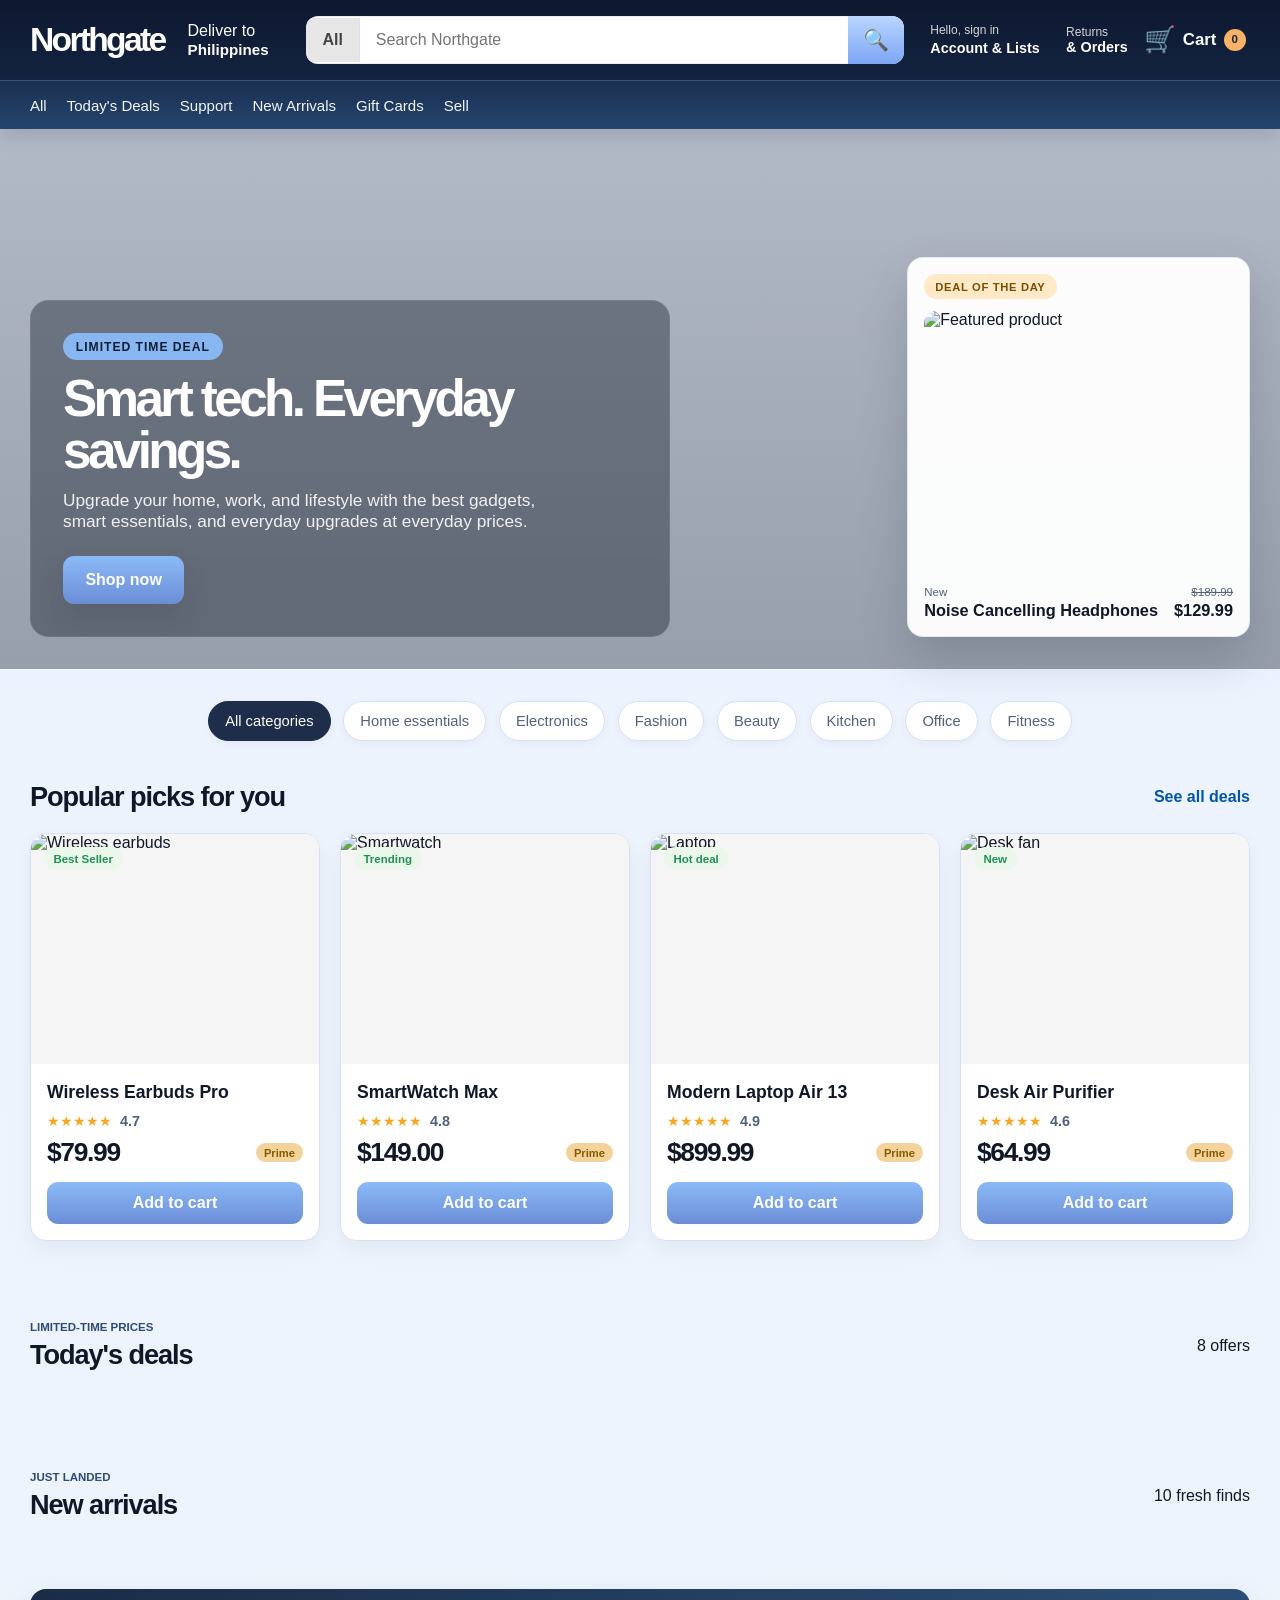
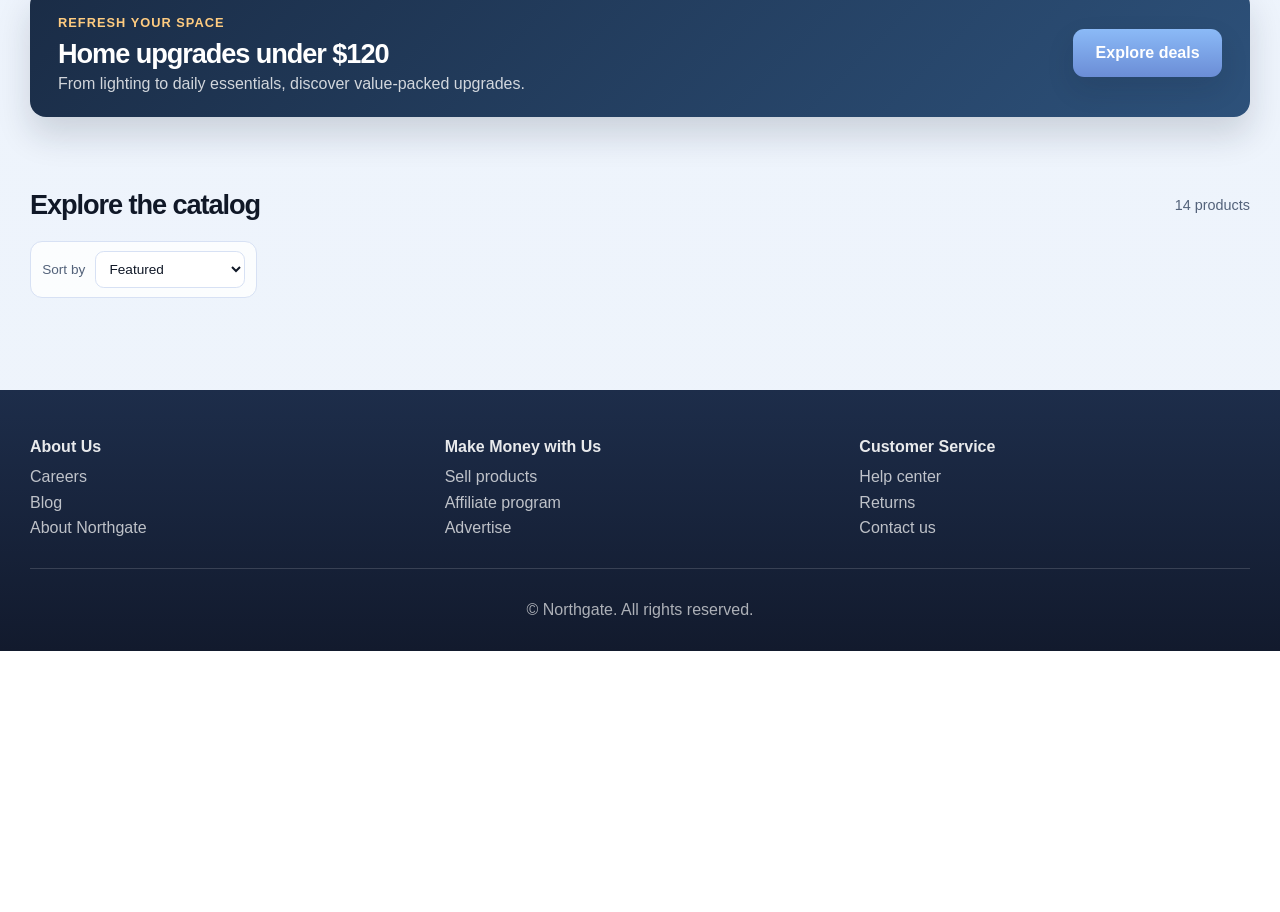
==== account.html @ d8657ac1 "Add files via upload" ====
<!DOCTYPE html>
<html lang="en">
  <head>
    <meta charset="UTF-8" />
    <meta name="viewport" content="width=device-width, initial-scale=1.0" />
    <title>Northgate | My Profile</title>
    <link rel="preconnect" href="https://fonts.googleapis.com" />
    <link rel="preconnect" href="https://fonts.gstatic.com" crossorigin />
    <link href="https://fonts.googleapis.com/css2?family=Inter:wght@400;500;600;700;800&display=swap" rel="stylesheet" />
    <link rel="stylesheet" href="style.css?v=2" />
  </head>
  <body class="account-page-body">
    <div class="account-page-shell">
      <aside class="account-page-sidebar">
        <div class="account-page-user">
          <div id="account-avatar-sidebar" class="account-page-avatar">
            <img class="account-avatar-image" alt="" hidden />
            <span class="account-avatar-initial">R</span>
          </div>
          <div class="account-page-user-meta">
            <strong id="account-user-name">rgcanda</strong>
            <small>Edit Profile</small>
          </div>
        </div>

        <nav class="account-page-nav" aria-label="Account pages">
          <button type="button" class="active" data-account-view="profile">My Account</button>
          <button type="button" class="subtle" data-account-view="profile">Profile</button>
          <button type="button" class="subtle" data-account-view="payment-methods">Banks &amp; Cards</button>
          <button type="button" class="subtle" data-account-view="addresses">Addresses</button>
          <button type="button" class="subtle" data-account-view="password">Change Password</button>
          <button type="button" class="subtle" data-account-view="privacy">Privacy Settings</button>
          <button type="button" class="subtle" data-account-view="notification-settings">Notification Settings</button>
          <button type="button" class="subtle" data-account-view="order-settings">Order Settings</button>
          <button type="button" class="subtle" data-account-view="purchases">My Purchase</button>
          <button type="button" class="subtle" data-account-view="notifications">Notifications</button>
          <button type="button" class="subtle" data-account-view="vouchers">My Vouchers</button>
          <button type="button" class="subtle" data-account-view="coins">My Northgate Coins</button>
          <a id="account-admin-link" href="admin.html" hidden>Admin orders</a>
        </nav>
      </aside>

      <main class="account-page-main">
        <header class="account-page-header">
          <div>
            <h1 id="account-page-title">My Profile</h1>
            <p id="account-page-subtitle">Manage and protect your account</p>
          </div>
          <button id="account-signout" class="account-signout-btn" type="button">Sign out</button>
        </header>

        <form id="account-profile-form" class="account-profile-form" novalidate>
          <div class="account-profile-fields">
            <div class="account-field-row">
              <label for="account-username">Username</label>
              <input id="account-username" name="username" type="text" value="rgcanda" maxlength="32" required />
              <div class="account-username-note">Username can only be changed once.</div>
            </div>

            <div class="account-field-row">
              <label for="account-name">Name</label>
              <input id="account-name" name="name" type="text" value="rg" maxlength="80" required />
            </div>

            <div class="account-field-row">
              <label for="account-email">Email</label>
              <div class="account-email-row">
                <input id="account-email" name="email" type="email" value="rgcanda777@gmail.com" required />
                <button id="account-email-edit" type="button">Change</button>
              </div>
            </div>

            <div class="account-field-row">
              <label for="account-phone">Phone Number</label>
              <input id="account-phone" name="phone" type="tel" placeholder="Add" autocomplete="tel" />
            </div>

            <div class="account-field-row">
              <label>Gender</label>
              <div class="account-gender-row">
                <label><input type="radio" name="gender" value="male" checked /> Male</label>
                <label><input type="radio" name="gender" value="female" /> Female</label>
                <label><input type="radio" name="gender" value="other" /> Other</label>
              </div>
            </div>

            <div class="account-field-row">
              <label>Date of birth</label>
              <div class="account-date-row">
                <select id="account-day" name="day">
                  <option value="">Date</option>
                  <option>1</option><option>2</option><option>3</option><option>4</option><option>5</option>
                  <option>6</option><option>7</option><option>8</option><option>9</option><option>10</option>
                  <option>11</option><option>12</option><option>13</option><option>14</option><option>15</option>
                  <option>16</option><option>17</option><option>18</option><option>19</option><option>20</option>
                  <option>21</option><option>22</option><option>23</option><option>24</option><option>25</option>
                  <option>26</option><option>27</option><option>28</option><option>29</option><option>30</option>
                  <option>31</option>
                </select>
                <select id="account-month" name="month">
                  <option value="">Month</option>
                  <option>January</option><option>February</option><option>March</option><option>April</option>
                  <option>May</option><option>June</option><option>July</option><option>August</option>
                  <option>September</option><option>October</option><option>November</option><option>December</option>
                </select>
                <select id="account-year" name="year">
                  <option value="">Year</option>
                  <option>1985</option><option>1986</option><option>1987</option><option>1988</option><option>1989</option>
                  <option>1990</option><option>1991</option><option>1992</option><option>1993</option><option>1994</option>
                  <option>1995</option><option>1996</option><option>1997</option><option>1998</option><option>1999</option>
                  <option>2000</option><option>2001</option><option>2002</option><option>2003</option><option>2004</option>
                  <option>2005</option>
                </select>
              </div>
            </div>

            <button class="account-save-btn" type="submit">Save</button>
            <p id="account-profile-status" class="account-profile-status" role="status" aria-live="polite"></p>
          </div>

          <aside class="account-side-panel">
            <div id="account-main-avatar" class="account-main-avatar">
              <img class="account-avatar-image" alt="" hidden />
              <span class="account-avatar-initial">R</span>
            </div>
            <input id="account-image-input" class="account-image-input" type="file" accept="image/jpeg,image/png" hidden />
            <button id="account-image-select" class="account-upload-btn" type="button">Select Image</button>
            <div class="account-upload-meta">
              <span>File size: maximum 1 MB</span>
              <span>File extension: .JPEG, .PNG</span>
            </div>
          </aside>
        </form>

        <section id="account-purchases" class="account-purchases" aria-label="My purchases" hidden></section>

        <section id="account-addresses" class="account-purchases" aria-label="Saved addresses" hidden>
          <div id="account-address-list" class="account-address-list" aria-live="polite"></div>
          <form id="account-address-form" class="account-address-form" novalidate>
            <h2 id="account-address-form-title">Add an address</h2>
            <input id="address-id" name="id" type="hidden" />
            <div class="account-profile-fields">
              <div class="account-field-row">
                <label for="address-label">Address label</label>
                <input id="address-label" name="label" value="Home" maxlength="40" required />
              </div>
              <div class="account-field-row">
                <label for="address-recipient">Recipient name</label>
                <input id="address-recipient" name="recipient" autocomplete="name" required />
              </div>
              <div class="account-field-row">
                <label for="address-phone">Phone number</label>
                <input id="address-phone" name="phone" type="tel" autocomplete="tel" required />
              </div>
              <div class="account-field-row">
                <label for="address-street">Street address</label>
                <input id="address-street" name="street" autocomplete="street-address" required />
              </div>
              <div class="account-field-row">
                <label for="address-city">City</label>
                <input id="address-city" name="city" autocomplete="address-level2" required />
              </div>
              <div class="account-field-row">
                <label for="address-postal">Postal code</label>
                <input id="address-postal" name="postalCode" autocomplete="postal-code" required />
              </div>
              <div class="account-field-row">
                <label for="address-country">Country</label>
                <input id="address-country" name="country" value="Philippines" autocomplete="country-name" required />
              </div>
            </div>
            <label class="account-default-address"><input id="address-default" name="isDefault" type="checkbox" checked /> Set as default address</label>
            <button class="account-save-btn" type="submit">Save address</button>
            <p id="account-address-status" class="account-profile-status" role="status" aria-live="polite"></p>
          </form>
        </section>

        <section id="account-password" class="account-purchases" aria-label="Change password" hidden>
          <form id="account-password-form" class="account-address-form" novalidate>
            <h2>Change password</h2>
            <div class="account-profile-fields">
              <div class="account-field-row">
                <label for="current-password">Current password</label>
                <input id="current-password" name="currentPassword" type="password" autocomplete="current-password" required />
              </div>
              <div class="account-field-row">
                <label for="new-password">New password</label>
                <input id="new-password" name="newPassword" type="password" autocomplete="new-password" minlength="8" required />
              </div>
              <div class="account-field-row">
                <label for="confirm-new-password">Confirm new password</label>
                <input id="confirm-new-password" name="confirmPassword" type="password" autocomplete="new-password" minlength="8" required />
              </div>
            </div>
            <button class="account-save-btn" type="submit">Update password</button>
            <p id="account-password-status" class="account-profile-status" role="status" aria-live="polite"></p>
          </form>
        </section>

        <section id="account-static-view" class="account-purchases" aria-live="polite" hidden>
          <div class="account-orders-empty">
            <h2 id="account-static-title"></h2>
            <p id="account-static-message"></p>
          </div>
        </section>
      </main>
    </div>

    <script src="script.js?v=4"></script>
  </body>
</html>
---- style.css ----
:root {
  --berry-dark: #121a2d;
  --berry-mid: #1d2d4a;
  --berry-soft: #2d4b78;
  --berry-strong: #6b8dd6;
  --berry-accent: #8bbaf7;
  --berry-gold: #d9e8ff;
  --berry-orange: #f7b267;
  --bright: #ffffff;
  --soft: #edf3ff;
  --card: #ffffff;
  --text: #101827;
  --muted: #53627a;
  --line: #d7e1f4;
  --green: #1f9154;
  --shadow: 0 12px 28px rgba(18, 26, 45, 0.12);
}

* {
  box-sizing: border-box;
}

html {
  scroll-behavior: smooth;
}

body {
  margin: 0;
  font-family: "Inter", sans-serif;
  color: var(--text);
  background: linear-gradient(180deg, #edf3ff 0%, #eef4fb 100%);
}

.skip-link {
  position: absolute;
  left: 1rem;
  top: -3rem;
  z-index: 2000;
  padding: 0.75rem 1rem;
  border-radius: 0.6rem;
  background: var(--berry-dark);
  color: var(--bright);
  font-weight: 700;
  transition: top 0.2s ease;
}

.skip-link:focus {
  top: 1rem;
}

a {
  color: inherit;
  text-decoration: none;
}

img {
  max-width: 100%;
  display: block;
}

button,
input,
select {
  font: inherit;
}

button:focus-visible,
input:focus-visible,
a:focus-visible,
select:focus-visible {
  outline: 3px solid rgba(107, 141, 214, 0.42);
  outline-offset: 2px;
}

.container {
  width: min(1220px, calc(100% - 1.5rem));
  margin: 0 auto;
}

.topbar {
  background: linear-gradient(180deg, #0e1830 0%, #162b49 100%);
  color: var(--bright);
  box-shadow: 0 6px 20px rgba(12, 22, 38, 0.15);
}

.topbar-inner {
  display: grid;
  grid-template-columns: auto auto minmax(350px, 1fr) auto;
  align-items: center;
  gap: 1rem;
  min-height: 80px;
}

.brand-panel {
  display: flex;
  align-items: center;
  justify-content: space-between;
  gap: 1rem;
}

.logo-wrap {
  display: flex;
  align-items: center;
}

.logo {
  font-size: 2.1rem;
  font-weight: 800;
  letter-spacing: -0.08em;
  color: #fff;
  line-height: 1;
}

.location-block {
  display: flex;
  flex-direction: column;
  justify-content: center;
  gap: 0.1rem;
  font-size: 0.8rem;
  color: #d6d6d6;
  min-width: 110px;
}

.location-trigger {
  border: 0;
  padding: 0.35rem 0.45rem;
  color: inherit;
  background: transparent;
  font: inherit;
  text-align: left;
  cursor: pointer;
}

.location-trigger:hover {
  background: rgba(255, 255, 255, 0.08);
}

.location-trigger:focus-visible,
.location-close:focus-visible,
.location-dialog button:focus-visible,
.location-dialog select:focus-visible,
.location-dialog input:focus-visible {
  outline: 2px solid #e6aa13;
  outline-offset: 2px;
}

.location-block strong {
  display: block;
  color: #fff;
  font-size: 0.95rem;
}

.search-bar {
  display: grid;
  grid-template-columns: auto 1fr auto;
  align-items: center;
  background: white;
  border-radius: 0.75rem;
  overflow: hidden;
  min-height: 48px;
  box-shadow: inset 0 0 0 1px rgba(13, 33, 64, 0.08);
}

.search-bar span {
  background: #e6e6e6;
  color: #444;
  padding: 0.8rem 1rem;
  border-right: 1px solid var(--line);
  font-weight: 600;
}

.search-bar input {
  border: none;
  outline: none;
  padding: 0.8rem 1rem;
  width: 100%;
  font-size: 1rem;
}

.search-bar button {
  border: none;
  background: linear-gradient(180deg, #b9d6ff, #7ca5f4);
  color: #0e1830;
  width: 56px;
  height: 100%;
  font-size: 1.3rem;
  cursor: pointer;
}

.header-actions {
  display: flex;
  align-items: center;
  justify-content: flex-end;
  gap: 1.2rem;
}

.secondary-actions {
  gap: 1rem;
}

.mini-link {
  display: flex;
  flex-direction: column;
  justify-content: center;
  line-height: 1.2;
}

.orders-trigger {
  border: 0;
  padding: 0;
  color: inherit;
  background: transparent;
  font: inherit;
  text-align: left;
  cursor: pointer;
}

.orders-trigger:focus-visible {
  outline: 2px solid #f3b33d;
  outline-offset: 4px;
}

.account-trigger {
  flex-direction: row;
  align-items: center;
  gap: 0.55rem;
  border: 0;
  padding: 0;
  color: inherit;
  background: transparent;
  text-align: left;
  cursor: pointer;
}

.account-copy {
  display: flex;
  flex-direction: column;
  gap: 0.12rem;
}

.account-avatar {
  width: 2.15rem;
  height: 2.15rem;
  flex: 0 0 2.15rem;
  align-items: center;
  justify-content: center;
  border: 1px solid rgba(197, 220, 255, 0.55);
  border-radius: 50%;
  background: rgba(197, 220, 255, 0.13);
  color: #d8e8ff;
}

.account-avatar:not([hidden]) {
  display: inline-flex;
}

.account-avatar svg {
  width: 1.35rem;
  height: 1.35rem;
  stroke: currentColor;
  stroke-width: 1.7;
  stroke-linecap: round;
  stroke-linejoin: round;
}

.account-avatar-photo {
  width: 100%;
  height: 100%;
  border-radius: inherit;
  object-fit: cover;
}

.account-avatar-photo[hidden] {
  display: none;
}

.account-link {
  min-width: 130px;
}

.orders-empty-state {
  margin-top: 1.25rem;
  padding: 1.1rem;
  border: 1px solid #d8e2ed;
  border-radius: 6px;
  background: #f5f8fc;
}

.orders-empty-state h2 {
  margin: 0 0 0.6rem;
  color: #172b48;
  font-size: 1.35rem;
}

.orders-empty-state > p:not(.login-eyebrow) {
  margin: 0;
  color: #526174;
  line-height: 1.55;
}

.orders-shop-link {
  display: inline-flex;
  align-items: center;
  justify-content: center;
  margin-top: 1rem;
  text-decoration: none;
}

.mini-link small {
  color: #d6d6d6;
  font-size: 0.75rem;
}

.mini-link strong {
  font-size: 0.9rem;
}

.cart-box {
  position: relative;
  display: flex;
  align-items: center;
  gap: 0.45rem;
  font-size: 1.05rem;
  font-weight: 700;
  padding-right: 0.25rem;
}

.cart-box .cart-count {
  display: inline-flex;
  align-items: center;
  justify-content: center;
  min-width: 1.4rem;
  height: 1.4rem;
  padding: 0 0.25rem;
  border-radius: 999px;
  background: #f7b267;
  color: #17263d;
  font-size: 0.72rem;
  font-weight: 800;
  line-height: 1;
}

.cart-icon {
  font-size: 1.6rem;
  line-height: 1;
}

.nav-strip {
  background: linear-gradient(180deg, #1b2f50, #25456f);
  border-top: 1px solid rgba(255, 255, 255, 0.08);
}

.nav-inner {
  display: flex;
  gap: 1.25rem;
  min-height: 48px;
  align-items: center;
  color: #fff;
  font-size: 0.94rem;
}

.nav-inner a {
  opacity: 0.95;
}

.hero-banner {
  background: linear-gradient(180deg, rgba(13, 22, 38, 0.26), rgba(13, 22, 38, 0.38)),
    url('https://images.unsplash.com/photo-1524758631624-e2822e304c36?auto=format&fit=crop&w=1600&q=80') center/cover no-repeat;
  min-height: 540px;
  display: flex;
  align-items: end;
  padding-bottom: 2rem;
}

.hero-content {
  display: grid;
  grid-template-columns: 1.2fr 0.8fr;
  gap: 2rem;
  align-items: end;
  width: min(1220px, calc(100% - 1.5rem));
  margin: 0 auto;
}

.hero-copy {
  background: rgba(10, 16, 29, 0.38);
  backdrop-filter: blur(4px);
  padding: 2rem;
  border-radius: 1.15rem;
  color: white;
  max-width: 640px;
  border: 1px solid rgba(255, 255, 255, 0.08);
}

.hero-tag {
  display: inline-block;
  background: rgba(139, 186, 247, 0.95);
  color: #0f1d36;
  padding: 0.4rem 0.8rem;
  border-radius: 999px;
  font-size: 0.76rem;
  font-weight: 700;
  text-transform: uppercase;
  letter-spacing: 0.08em;
}

.hero-copy h1 {
  margin: 0.8rem 0;
  font-size: clamp(2.5rem, 4vw, 4rem);
  line-height: 1.02;
  letter-spacing: -0.07em;
}

.hero-copy p {
  margin: 0 0 1.5rem;
  font-size: 1.08rem;
  color: rgba(255, 255, 255, 0.9);
  max-width: 500px;
}

.primary-btn {
  display: inline-flex;
  align-items: center;
  justify-content: center;
  min-height: 48px;
  border-radius: 0.7rem;
  background: linear-gradient(180deg, var(--berry-accent), var(--berry-strong));
  color: #fff;
  border: none;
  padding: 0.8rem 1.4rem;
  font-weight: 700;
  cursor: pointer;
  box-shadow: var(--shadow);
}

#checkout-open {
  border: 1px solid #7398d3;
  background: linear-gradient(180deg, #d8e7ff, #a9c6f4);
  color: #101827;
  font-weight: 800;
}

#checkout-open:disabled {
  cursor: not-allowed;
  opacity: 0.52;
  filter: saturate(0.55);
  box-shadow: none;
}

.hero-card {
  background: rgba(255, 255, 255, 0.96);
  border-radius: 1rem;
  padding: 1rem;
  box-shadow: 0 22px 48px rgba(15, 28, 48, 0.18);
  max-width: 400px;
  justify-self: end;
  border: 1px solid rgba(125, 146, 179, 0.18);
}

.deal-badge {
  display: inline-flex;
  background: #ffe9c6;
  color: #7a4d00;
  font-size: 0.7rem;
  font-weight: 700;
  letter-spacing: 0.06em;
  text-transform: uppercase;
  padding: 0.42rem 0.7rem;
  border-radius: 999px;
  margin-bottom: 0.75rem;
}

.hero-card img {
  width: 100%;
  height: 260px;
  object-fit: cover;
  border-radius: 0.8rem;
}

.deal-meta {
  display: flex;
  justify-content: space-between;
  gap: 1rem;
  align-items: end;
  padding-top: 0.9rem;
}

.deal-meta span {
  display: block;
  font-size: 0.72rem;
  color: var(--muted);
  margin-bottom: 0.2rem;
}

.deal-meta strong {
  display: block;
  font-size: 1.02rem;
}

.deal-price {
  text-align: right;
}

.old-price {
  text-decoration: line-through;
  color: var(--muted);
  font-size: 0.8rem;
  margin-bottom: 0.1rem;
}

.categories {
  padding: 1rem 0 0;
}

.category-row {
  display: flex;
  flex-wrap: wrap;
  gap: 0.8rem;
  justify-content: center;
  padding: 1rem 0 0;
}

.category-row button {
  background: #fff;
  border: 1px solid var(--line);
  border-radius: 999px;
  padding: 0.7rem 1rem;
  font-size: 0.92rem;
  color: var(--muted);
  box-shadow: 0 3px 12px rgba(17, 17, 17, 0.04);
  cursor: pointer;
}

.category-row button:hover,
.category-row button[aria-pressed="true"] {
  color: #fff;
  background: var(--berry-mid);
  border-color: var(--berry-mid);
}

.section-head #catalog-result-count {
  color: var(--muted);
  font-size: 0.9rem;
}

.catalog-empty {
  padding: 2rem;
  border: 1px dashed var(--line);
  border-radius: 0.75rem;
  color: var(--muted);
  text-align: center;
}

.products {
  padding: 2.5rem 0;
}

.section-head {
  display: flex;
  align-items: center;
  justify-content: space-between;
  margin-bottom: 1.25rem;
}

.section-head h2 {
  margin: 0;
  font-size: clamp(1.7rem, 2vw, 2.5rem);
  letter-spacing: -0.04em;
}

.section-head a {
  color: #0056a8;
  font-weight: 600;
}

.catalog-toolbar {
  display: flex;
  align-items: center;
  justify-content: space-between;
  gap: 1rem;
  margin-bottom: 1.25rem;
}

.catalog-sort {
  display: inline-flex;
  align-items: center;
  gap: 0.6rem;
  padding: 0.55rem 0.7rem;
  border: 1px solid var(--line);
  border-radius: 0.75rem;
  background: rgba(255, 255, 255, 0.8);
  color: var(--muted);
  font-size: 0.85rem;
}

.catalog-sort select {
  min-height: 2.3rem;
  border: 1px solid var(--line);
  border-radius: 0.55rem;
  background: #fff;
  color: var(--text);
  padding: 0.3rem 0.6rem;
}

.product-grid {
  display: grid;
  grid-template-columns: repeat(4, minmax(0, 1fr));
  gap: 1.25rem;
}

.product-card {
  position: relative;
  background: #fff;
  border: 1px solid var(--line);
  border-radius: 1rem;
  overflow: hidden;
  box-shadow: 0 8px 22px rgba(17, 26, 38, 0.05);
  transition: transform 0.2s ease, box-shadow 0.2s ease;
}

.product-card:hover {
  transform: translateY(-3px);
  box-shadow: 0 16px 34px rgba(17, 26, 38, 0.08);
}

.product-badge {
  position: absolute;
  margin: 0.8rem 0 0 0.8rem;
  background: #eaf7ea;
  color: var(--green);
  border-radius: 999px;
  padding: 0.35rem 0.6rem;
  font-size: 0.72rem;
  font-weight: 700;
  z-index: 1;
}

.deal-old-price {
  color: #697788;
  font-size: 0.82em;
  text-decoration: line-through;
}

.product-card img {
  width: 100%;
  height: 230px;
  object-fit: cover;
  background: #f5f5f5;
}

.product-info {
  padding: 1rem;
}

.product-info h3 {
  margin: 0 0 0.5rem;
  font-size: 1.1rem;
  line-height: 1.4;
}

.catalog-category {
  margin: 0 0 0.35rem;
  color: var(--berry-soft);
  font-size: 0.72rem;
  font-weight: 700;
  text-transform: uppercase;
}

.product-image-link {
  display: block;
  overflow: hidden;
  background: #f3f6fb;
}

.product-image-link img {
  transition: transform 0.3s ease;
}

.product-card:hover .product-image-link img {
  transform: scale(1.035);
}

.product-detail-link {
  color: inherit;
  text-decoration: none;
}

.product-detail-link:hover {
  color: #245b98;
  text-decoration: underline;
  text-underline-offset: 3px;
}

.product-topbar {
  grid-template-columns: 1fr auto auto auto;
}

.product-back-link {
  color: #e1ebfa;
  font-size: 0.9rem;
  font-weight: 600;
}

.product-page-shell {
  min-height: 65vh;
  padding-top: 1.4rem;
  padding-bottom: 3rem;
}

.product-breadcrumb {
  display: flex;
  flex-wrap: wrap;
  gap: 0.55rem;
  margin-bottom: 1.35rem;
  color: var(--muted);
  font-size: 0.82rem;
}

.product-breadcrumb a {
  color: #245b98;
}

.product-detail-layout {
  display: grid;
  grid-template-columns: minmax(0, 1.05fr) minmax(320px, 0.95fr);
  gap: clamp(2rem, 5vw, 5rem);
  align-items: center;
  padding: 1rem 0 2.5rem;
}

.product-detail-image-wrap {
  min-height: 420px;
  display: grid;
  place-items: center;
  padding: 2rem;
  overflow: hidden;
  border: 1px solid var(--line);
  border-radius: 1rem;
  background: radial-gradient(circle at 50% 38%, #fff 0%, #f4f7fc 70%);
}

.product-detail-image {
  width: 100%;
  height: 380px;
  object-fit: contain;
  background: #fff;
  border-radius: 0.85rem;
}

.product-detail-info {
  max-width: 520px;
}

.product-detail-category {
  margin: 0 0 0.55rem;
  color: var(--berry-soft);
  font-size: 0.76rem;
  font-weight: 800;
  letter-spacing: 0.1em;
  text-transform: uppercase;
}

.product-detail-info h1 {
  margin: 0;
  color: var(--berry-dark);
  font-size: clamp(2rem, 3vw, 2.8rem);
  line-height: 1.08;
}

.product-detail-rating {
  margin: 0.9rem 0 1rem;
  color: var(--muted);
  font-size: 0.88rem;
}

.product-detail-rating span {
  margin-right: 0.35rem;
  color: #db9b21;
  letter-spacing: 0.08em;
}

.product-detail-price {
  margin: 0 0 1rem;
  color: #17243a;
  font-size: 2rem;
  font-weight: 800;
}

.product-detail-description {
  color: var(--muted);
  line-height: 1.65;
}

.product-detail-points {
  display: grid;
  gap: 0.55rem;
  margin: 1.25rem 0;
  padding-left: 1.15rem;
  color: var(--text);
  font-size: 0.9rem;
}

.product-detail-stock {
  display: flex;
  align-items: center;
  gap: 0.5rem;
  margin: 1.3rem 0 1rem;
  color: #21714b;
  font-size: 0.88rem;
  font-weight: 700;
}

.product-detail-stock span {
  width: 0.55rem;
  height: 0.55rem;
  border-radius: 50%;
  background: #32a66a;
  box-shadow: 0 0 0 4px rgba(50, 166, 106, 0.12);
}

.product-quantity-label {
  margin-right: 0.65rem;
  color: var(--text);
  font-size: 0.85rem;
  font-weight: 700;
}

#product-quantity {
  min-width: 4.5rem;
  min-height: 2.4rem;
  padding: 0.35rem 0.6rem;
  border: 1px solid var(--line);
  border-radius: 0.5rem;
  background: #fff;
  color: var(--text);
}

.product-add-cart {
  width: 100%;
  margin-top: 1rem;
  color: #101827;
  font-weight: 800;
}

.product-demo-note {
  margin: 0.75rem 0 0;
  color: var(--muted);
  font-size: 0.75rem;
  line-height: 1.5;
}

.product-assurance {
  display: grid;
  grid-template-columns: repeat(3, minmax(0, 1fr));
  gap: 1.25rem;
  padding: 1.3rem 0;
  border-top: 1px solid var(--line);
  border-bottom: 1px solid var(--line);
}

.product-assurance div {
  display: grid;
  gap: 0.35rem;
}

.product-assurance strong {
  color: var(--berry-dark);
  font-size: 0.85rem;
}

.product-assurance span {
  color: var(--muted);
  font-size: 0.77rem;
  line-height: 1.45;
}

.product-not-found {
  grid-column: 1 / -1;
  padding: 3rem 1rem;
  text-align: center;
}

.product-not-found h1 {
  color: var(--berry-dark);
}

.product-not-found p:not(.eyebrow) {
  color: var(--muted);
}

.product-not-found .primary-btn {
  margin-top: 0.75rem;
}

.rating {
  color: #f5a623;
  font-size: 0.9rem;
  margin-bottom: 0.5rem;
}

.rating span {
  color: var(--muted);
  font-weight: 600;
  margin-left: 0.25rem;
}

.price-row {
  display: flex;
  align-items: center;
  justify-content: space-between;
  gap: 0.6rem;
  margin-bottom: 0.9rem;
}

.price {
  font-size: 1.65rem;
  font-weight: 800;
  letter-spacing: -0.05em;
}

.prime-tag {
  background: #f4d29b;
  color: #855b00;
  border-radius: 999px;
  padding: 0.2rem 0.5rem;
  font-size: 0.7rem;
  font-weight: 700;
}

.add-cart {
  width: 100%;
  min-height: 42px;
  border: none;
  border-radius: 0.7rem;
  background: linear-gradient(180deg, var(--berry-accent), var(--berry-strong));
  color: #fff;
  font-weight: 700;
  cursor: pointer;
}

.deal-section {
  padding: 0.5rem 0 2rem;
}

.deal-banner {
  background: linear-gradient(135deg, #1a2c46, #2d517a);
  color: #fff;
  border-radius: 1rem;
  padding: 1.5rem 1.75rem;
  display: flex;
  align-items: center;
  justify-content: space-between;
  gap: 1rem;
  box-shadow: 0 18px 34px rgba(17, 31, 51, 0.16);
}

.deal-label {
  display: inline-block;
  color: #ffcc80;
  font-size: 0.8rem;
  text-transform: uppercase;
  letter-spacing: 0.08em;
  font-weight: 700;
  margin-bottom: 0.5rem;
}

.deal-banner h2 {
  margin: 0 0 0.35rem;
  font-size: clamp(1.7rem, 2vw, 2.5rem);
  letter-spacing: -0.04em;
}

.deal-banner p {
  margin: 0;
  color: rgba(255, 255, 255, 0.8);
}

.site-footer {
  background: linear-gradient(180deg, var(--berry-mid), var(--berry-dark));
  color: rgba(255, 255, 255, 0.9);
  padding: 3rem 0 1rem;
  margin-top: 2rem;
}

.footer-grid {
  display: grid;
  grid-template-columns: repeat(3, minmax(0, 1fr));
  gap: 1.5rem;
}

.footer-grid h3 {
  margin: 0 0 0.8rem;
  font-size: 1rem;
}

.footer-grid a {
  display: block;
  color: rgba(255, 255, 255, 0.72);
  margin-bottom: 0.45rem;
}

.copyright {
  border-top: 1px solid rgba(255, 255, 255, 0.15);
  margin-top: 1.5rem;
  padding-top: 1rem;
  text-align: center;
  color: rgba(255, 255, 255, 0.65);
}

.toast {
  position: fixed;
  bottom: 1.5rem;
  right: 1.5rem;
  background: #111;
  color: #fff;
  padding: 0.85rem 1rem;
  border-radius: 0.7rem;
  opacity: 0;
  pointer-events: none;
  transform: translateY(18px);
  transition: 0.25s ease;
  box-shadow: var(--shadow);
}

.toast.show {
  opacity: 1;
  transform: translateY(0);
}

.support-launcher {
  position: fixed;
  right: 1.25rem;
  bottom: 1.25rem;
  z-index: 1101;
  min-height: 2.9rem;
  border: 1px solid rgba(255, 255, 255, 0.32);
  border-radius: 999px;
  padding: 0.7rem 1rem;
  background: linear-gradient(180deg, var(--berry-accent), var(--berry-strong));
  color: #fff;
  font: inherit;
  font-weight: 700;
  cursor: pointer;
  box-shadow: 0 10px 30px rgba(18, 26, 45, 0.28);
}

.support-launcher:hover {
  background: linear-gradient(180deg, var(--berry-strong), var(--berry-soft));
}

.support-panel[hidden] {
  display: none;
}

.support-panel {
  position: fixed;
  right: 1.25rem;
  bottom: 5rem;
  z-index: 1100;
  display: flex;
  flex-direction: column;
  width: min(390px, calc(100vw - 3rem));
  height: min(560px, calc(100vh - 7rem));
  overflow: hidden;
  border: 1px solid var(--line);
  border-radius: 0.8rem;
  background: #fff;
  box-shadow: 0 24px 64px rgba(18, 26, 45, 0.26);
}

.support-header {
  display: flex;
  align-items: center;
  justify-content: space-between;
  min-height: 4rem;
  padding: 0.7rem 1rem;
  background: linear-gradient(180deg, var(--berry-mid), var(--berry-dark));
  color: #fff;
}

.support-header > div {
  display: grid;
  gap: 0.15rem;
}

.support-header span {
  color: #b9d7ff;
  font-size: 0.65rem;
  font-weight: 700;
}

.support-close {
  width: 2.2rem;
  height: 2.2rem;
  border: 0;
  border-radius: 50%;
  background: rgba(255, 255, 255, 0.12);
  color: #fff;
  font-size: 1.35rem;
  cursor: pointer;
}

.support-close:hover {
  background: rgba(255, 255, 255, 0.22);
}

.support-thread {
  display: flex;
  flex: 1;
  flex-direction: column;
  gap: 0.75rem;
  overflow-y: auto;
  padding: 1rem;
  background: #f5f8fc;
}

.support-message {
  width: fit-content;
  max-width: 88%;
  padding: 0.7rem 0.8rem;
  border: 1px solid #dce5f1;
  border-radius: 0.75rem;
  background: #fff;
  color: #27354a;
  line-height: 1.45;
  overflow-wrap: anywhere;
}

.support-message p {
  margin: 0;
  font-size: 0.88rem;
}

.support-message-customer {
  align-self: flex-end;
  border-color: #c2d8f8;
  background: #eaf2ff;
}

.support-message a {
  display: inline-block;
  margin-top: 0.45rem;
  color: #245b98;
  font-size: 0.85rem;
  font-weight: 700;
  text-decoration: underline;
  text-underline-offset: 2px;
}

.support-topics {
  display: flex;
  flex-wrap: wrap;
  gap: 0.45rem;
}

.support-topics button {
  min-height: 2rem;
  border: 1px solid #b9cce6;
  border-radius: 999px;
  padding: 0.35rem 0.65rem;
  background: #fff;
  color: var(--berry-soft);
  font: inherit;
  font-size: 0.76rem;
  cursor: pointer;
}

.support-topics button:hover {
  background: #eaf2ff;
}

.support-form {
  display: grid;
  grid-template-columns: minmax(0, 1fr) auto;
  gap: 0.55rem;
  padding: 0.75rem 1rem 0.45rem;
  border-top: 1px solid var(--line);
}

.support-form input {
  min-width: 0;
  height: 2.7rem;
  border: 1px solid #b7c6da;
  border-radius: 0.55rem;
  padding: 0 0.75rem;
  font: inherit;
}

.support-form button {
  border: 0;
  border-radius: 0.55rem;
  padding: 0 0.9rem;
  background: linear-gradient(180deg, var(--berry-accent), var(--berry-strong));
  color: #fff;
  font: inherit;
  font-weight: 700;
  cursor: pointer;
}

.support-disclaimer {
  margin: 0;
  padding: 0 1rem 0.75rem;
  color: var(--muted);
  font-size: 0.68rem;
}

.modal-backdrop {
  position: fixed;
  inset: 0;
  background: rgba(7, 14, 24, 0.68);
  backdrop-filter: blur(7px);
  display: flex;
  align-items: center;
  justify-content: center;
  padding: 1rem;
  opacity: 0;
  visibility: hidden;
  transition: opacity 0.24s ease, visibility 0.24s ease;
  z-index: 1200;
}

.modal-backdrop.show {
  opacity: 1;
  visibility: visible;
}

.location-backdrop {
  z-index: 1300;
}

.location-dialog {
  width: min(420px, 100%);
  max-height: calc(100vh - 2rem);
  overflow: auto;
  border: 1px solid #d7dce2;
  border-radius: 0.8rem;
  background: #fff;
  color: #172335;
  box-shadow: 0 24px 70px rgba(4, 13, 29, 0.36);
  transform: translateY(12px) scale(0.98);
  transition: transform 0.2s ease;
}

.modal-backdrop.show .location-dialog {
  transform: translateY(0) scale(1);
}

.location-dialog-header {
  display: flex;
  align-items: center;
  justify-content: space-between;
  min-height: 3.5rem;
  padding: 0.65rem 1.25rem;
  border-bottom: 1px solid #dfe4e9;
  background: #f4f6f8;
}

.location-dialog-header h2 {
  margin: 0;
  font-size: 1.05rem;
}

.location-close {
  display: grid;
  place-items: center;
  width: 2rem;
  height: 2rem;
  border: 0;
  border-radius: 50%;
  background: transparent;
  color: #172335;
  font-size: 1.4rem;
  cursor: pointer;
}

.location-close:hover {
  background: #e4e9ee;
}

.location-dialog-content {
  padding: 1rem 1.25rem 1.2rem;
}

.location-description {
  margin: 0 0 0.9rem;
  color: #526174;
  font-size: 0.88rem;
  line-height: 1.5;
}

.location-signin,
.location-done {
  min-height: 2.5rem;
  border: 0;
  border-radius: 999px;
  background: linear-gradient(180deg, var(--berry-accent), var(--berry-strong));
  color: #fff;
  font: inherit;
  font-weight: 700;
  cursor: pointer;
  box-shadow: var(--shadow);
}

.location-signin {
  width: 100%;
}

.location-signin:hover,
.location-done:hover {
  background: linear-gradient(180deg, var(--berry-strong), var(--berry-soft));
}

.location-divider {
  display: flex;
  align-items: center;
  gap: 0.6rem;
  margin: 0.9rem 0;
  color: #526174;
  font-size: 0.8rem;
  text-align: center;
}

.location-divider::before,
.location-divider::after {
  flex: 1;
  border-top: 1px solid #d7dce2;
  content: '';
}

.location-zip-row {
  display: grid;
  grid-template-columns: minmax(0, 1fr) 6rem;
  gap: 0.55rem;
}

.location-dialog input,
.location-dialog select {
  width: 100%;
  min-width: 0;
  height: 2.65rem;
  border: 1px solid #aeb8c2;
  border-radius: 0.55rem;
  padding: 0 0.7rem;
  background: #fff;
  color: #172335;
  font: inherit;
}

.location-apply {
  border: 1px solid #aeb8c2;
  border-radius: 999px;
  background: #fff;
  color: #172335;
  font: inherit;
  font-weight: 600;
  cursor: pointer;
}

.location-apply:hover {
  background: #f1f4f7;
}

.location-status {
  min-height: 1rem;
  margin: 0.3rem 0 0;
  color: #8f2d28;
  font-size: 0.78rem;
}

.location-dialog-actions {
  display: flex;
  justify-content: flex-end;
  margin-top: 1rem;
}

.location-done {
  min-width: 5rem;
  padding: 0 1.1rem;
}

.visually-hidden {
  position: absolute;
  width: 1px;
  height: 1px;
  overflow: hidden;
  clip: rect(0, 0, 0, 0);
  white-space: nowrap;
  clip-path: inset(50%);
}

.confirm-dialog {
  width: min(430px, 100%);
  background: linear-gradient(145deg, rgba(255, 255, 255, 0.96), rgba(232, 241, 255, 0.93));
  border: 1px solid rgba(255, 255, 255, 0.78);
  border-radius: 1.1rem;
  box-shadow: 0 30px 80px rgba(4, 13, 29, 0.36), inset 0 1px rgba(255, 255, 255, 0.9);
  backdrop-filter: blur(20px);
  padding: 1.6rem;
  transform: translateY(14px) scale(0.97);
  transition: transform 0.24s cubic-bezier(0.2, 0.75, 0.25, 1);
}

.modal-backdrop.show .confirm-dialog {
  transform: translateY(0) scale(1);
}

.confirm-icon {
  width: 3.25rem;
  height: 3.25rem;
  display: grid;
  place-items: center;
  border-radius: 50%;
  background: linear-gradient(145deg, #e6f1ff, #c5dcff);
  border: 1px solid rgba(107, 141, 214, 0.22);
  color: #244b80;
  font-size: 1.8rem;
  font-weight: 800;
  margin-bottom: 1.1rem;
  box-shadow: 0 8px 20px rgba(55, 96, 158, 0.12);
}

.confirm-dialog h2 {
  margin: 0 0 0.55rem;
  color: var(--berry-dark);
  font-size: 1.65rem;
  letter-spacing: 0;
}

.confirm-dialog p {
  margin: 0 0 1.4rem;
  color: var(--muted);
  line-height: 1.55;
}

.confirm-actions {
  display: flex;
  justify-content: flex-end;
  gap: 0.75rem;
}

.confirm-cancel,
.confirm-delete {
  min-height: 44px;
  border-radius: 0.65rem;
  font-weight: 700;
  cursor: pointer;
  transition: background 0.16s ease, box-shadow 0.16s ease, transform 0.16s ease;
}

.confirm-cancel:hover,
.confirm-delete:hover {
  transform: translateY(-1px);
}

.confirm-cancel {
  background: linear-gradient(180deg, #f7faff, #e7f0ff);
  color: var(--berry-dark);
  border: 1px solid #c6d7f2;
  padding: 0.7rem 1.15rem;
}

.confirm-cancel:hover {
  background: #dce9fb;
}

.confirm-delete {
  background: linear-gradient(180deg, #2d4b78, #182c4b);
  color: #fff;
  border: 1px solid #172b49;
  box-shadow: 0 8px 18px rgba(24, 44, 75, 0.2);
  padding: 0.7rem 1.2rem;
}

.confirm-delete:hover {
  background: linear-gradient(180deg, #385b8e, #20395e);
}

@media (prefers-reduced-motion: reduce) {
  .modal-backdrop,
  .confirm-dialog,
  .confirm-cancel,
  .confirm-delete {
    transition: none;
  }
}

.login-dialog {
  position: relative;
  display: grid;
  grid-template-columns: minmax(220px, 0.78fr) minmax(350px, 1.22fr);
  width: min(760px, 100%);
  overflow: hidden;
  border: 1px solid rgba(218, 231, 249, 0.88);
  border-radius: 1.2rem;
  background: #fff;
  box-shadow: 0 36px 100px rgba(3, 12, 28, 0.4);
  transform: translateY(18px) scale(0.98);
  transition: transform 0.24s cubic-bezier(0.2, 0.75, 0.25, 1);
}

.login-backdrop.show .login-dialog {
  transform: translateY(0) scale(1);
}

.login-side {
  position: relative;
  display: flex;
  flex-direction: column;
  justify-content: space-between;
  min-height: 470px;
  overflow: hidden;
  padding: 2rem 1.8rem;
  color: #fff;
  background-color: #10213b;
  background-image: linear-gradient(rgba(151, 192, 247, 0.055) 1px, transparent 1px), linear-gradient(90deg, rgba(151, 192, 247, 0.055) 1px, transparent 1px), linear-gradient(145deg, #172e50, #0c192d 76%);
  background-size: 36px 36px, 36px 36px, auto;
}

.login-side::after {
  position: absolute;
  right: -3.2rem;
  bottom: -5rem;
  width: 14rem;
  height: 14rem;
  border: 1px solid rgba(186, 218, 255, 0.2);
  border-radius: 50%;
  box-shadow: 0 0 0 22px rgba(186, 218, 255, 0.035), 0 0 0 44px rgba(186, 218, 255, 0.025);
  content: "";
}

.login-brand {
  position: relative;
  z-index: 1;
  display: inline-flex;
  align-items: center;
  gap: 0.65rem;
  width: fit-content;
  color: #fff;
  font-size: 1.25rem;
  font-weight: 800;
  text-decoration: none;
}

.login-emblem {
  display: grid;
  place-items: center;
  width: 2.35rem;
  height: 2.35rem;
  border: 1px solid rgba(202, 226, 255, 0.42);
  border-radius: 0.75rem;
  background: rgba(197, 220, 255, 0.1);
  color: #c5dcff;
  font-size: 1.2rem;
}

.login-side-copy {
  position: relative;
  z-index: 1;
  margin-bottom: 3rem;
}

.login-side-copy p,
.login-eyebrow {
  margin: 0 0 0.8rem;
  color: #83b9ed;
  font-size: 0.68rem;
  font-weight: 800;
  letter-spacing: 0.12em;
}

.login-side-copy h2 {
  margin: 0;
  color: #fff;
  font-size: 2.1rem;
  font-weight: 600;
  line-height: 1.08;
  letter-spacing: 0;
}

.login-side-star {
  position: relative;
  z-index: 1;
  color: rgba(205, 228, 255, 0.75);
  font-size: 1.1rem;
}

.login-main {
  position: relative;
  padding: 2.6rem 2.5rem 1.7rem;
  color: var(--text);
}

.login-eyebrow {
  margin-bottom: 0.65rem;
  color: var(--berry-soft);
}

.login-main h1 {
  max-width: 15ch;
  margin: 0;
  color: var(--berry-dark);
  font-size: 1.9rem;
  font-weight: 700;
  line-height: 1.12;
  letter-spacing: 0;
}

.login-intro {
  margin: 0.65rem 0 1.5rem;
  color: var(--muted);
  font-size: 0.9rem;
  line-height: 1.5;
}

.login-close {
  position: absolute;
  top: 1rem;
  right: 1rem;
  display: grid;
  place-items: center;
  width: 2.35rem;
  height: 2.35rem;
  border: 0;
  border-radius: 50%;
  background: #eef4fc;
  color: var(--berry-dark);
  font-size: 1.4rem;
  line-height: 1;
  cursor: pointer;
  transition: background 0.18s ease, transform 0.18s ease;
}

.login-close:hover {
  background: #dbe9fb;
  transform: rotate(90deg);
}

.auth-form {
  display: grid;
  gap: 0.55rem;
}

.auth-form label {
  margin-top: 0;
  color: var(--berry-dark);
  font-size: 0.84rem;
  font-weight: 700;
}

.auth-form input {
  width: 100%;
  min-height: 48px;
  padding: 0.75rem 0.85rem;
  border: 1px solid #cbd8ec;
  border-radius: 0.7rem;
  outline: none;
  background: #f9fbff;
  color: var(--text);
  transition: border-color 0.18s ease, box-shadow 0.18s ease, background 0.18s ease;
}

.auth-form input:focus {
  border-color: #5780ba;
  background: #fff;
  box-shadow: 0 0 0 4px rgba(87, 128, 186, 0.15);
}

.auth-form[hidden],
.login-intro[hidden],
.login-terms[hidden],
.login-help[hidden],
.login-business[hidden],
.login-demo-note[hidden] {
  display: none;
}

.login-extra-field,
.login-signin-password-field,
.login-password-fields {
  display: grid;
  gap: 0.45rem;
}

.login-extra-field[hidden],
.login-signin-password-field[hidden],
.login-password-fields[hidden],
.login-signout[hidden] {
  display: none;
}

.login-submit {
  display: flex;
  align-items: center;
  justify-content: space-between;
  width: 100%;
  min-height: 48px;
  margin-top: 0.4rem;
  padding: 0.7rem 1rem;
  border: 1px solid #193457;
  border-radius: 0.7rem;
  background: linear-gradient(105deg, #193457, #2b4e78);
  color: #fff;
  font-weight: 700;
  cursor: pointer;
  box-shadow: 0 9px 20px rgba(25, 52, 87, 0.17);
  transition: box-shadow 0.18s ease, transform 0.18s ease;
}

.login-submit:hover {
  box-shadow: 0 12px 24px rgba(25, 52, 87, 0.24);
  transform: translateY(-1px);
}

.login-submit-text {
  color: #fff;
  font-size: 0.95rem;
}

.login-submit-icon,
.login-signout-icon {
  color: #c5dcff;
  font-size: 1.2rem;
}

.login-signout {
  display: inline-flex;
  align-items: center;
  gap: 0.45rem;
  width: fit-content;
  padding: 0.2rem 0;
  border: 0;
  background: transparent;
  color: #176083;
  font-size: 0.8rem;
  font-weight: 700;
  text-align: left;
  text-decoration: underline;
  text-underline-offset: 2px;
  cursor: pointer;
}

.login-terms {
  margin: 1rem 0 0.65rem;
  color: var(--muted);
  font-size: 0.72rem;
  line-height: 1.55;
}

.login-terms a,
.login-help,
.login-business a {
  color: #176083;
  text-decoration: underline;
  text-underline-offset: 2px;
}

.login-help {
  padding: 0;
  border: 0;
  background: transparent;
  font-size: 0.78rem;
  cursor: pointer;
}

.login-business {
  display: flex;
  flex-wrap: wrap;
  align-items: center;
  gap: 0.25rem 0.6rem;
  margin-top: 0.9rem;
  padding-top: 0.8rem;
  border-top: 1px solid #d5d9d9;
  color: var(--berry-dark);
  font-size: 0.74rem;
}

.login-business a {
  width: fit-content;
}

.login-status {
  min-height: 0;
  margin: 0;
  color: #8a3b26;
  font-size: 0.85rem;
  line-height: 1.45;
}

.login-status.success {
  color: #20724d;
}

.login-mode-toggle,
.login-signout {
  width: fit-content;
  padding: 0.2rem 0;
  border: 0;
  background: transparent;
  color: #176083;
  font-size: 0.8rem;
  font-weight: 700;
  text-align: left;
  text-decoration: underline;
  text-underline-offset: 2px;
  cursor: pointer;
}

.login-demo-note {
  margin: 0.7rem 0 0;
  color: #748093;
  font-size: 0.67rem;
  line-height: 1.45;
}

.account-details-panel {
  margin-bottom: 1rem;
  padding: 0;
  border: 1px solid rgba(180, 196, 216, 0.9);
  border-radius: 0.9rem;
  background: #f5f5f5;
  overflow: hidden;
  box-shadow: inset 0 1px 0 rgba(255, 255, 255, 0.6);
}

.account-dashboard-shell {
  display: grid;
  grid-template-columns: 220px minmax(0, 1fr);
  min-height: 540px;
  background: #f5f5f5;
}

.account-sidebar {
  display: flex;
  flex-direction: column;
  gap: 1rem;
  padding: 1.2rem 0.8rem 1.2rem 1rem;
  border-right: 1px solid #dfe3e8;
  background: #fafafa;
}

.account-brand-row {
  display: flex;
  align-items: center;
  gap: 0.75rem;
  padding: 0.15rem 0.2rem 0.5rem;
}

.account-brand-mark {
  display: grid;
  place-items: center;
  width: 2.3rem;
  height: 2.3rem;
  border-radius: 0.75rem;
  background: linear-gradient(135deg, #f56b4f, #e65a3a);
  color: #fff;
  font-size: 1.05rem;
  font-weight: 800;
}

.account-brand-copy {
  display: flex;
  flex-direction: column;
  gap: 0.1rem;
}

.account-brand-copy span {
  color: #1f242b;
  font-size: 1rem;
  font-weight: 700;
}

.account-brand-copy small {
  color: #7a8798;
  font-size: 0.7rem;
}

.account-sidebar-nav,
.account-sidebar-section {
  display: flex;
  flex-direction: column;
  gap: 0.15rem;
}

.account-nav-item {
  display: flex;
  align-items: center;
  gap: 0.7rem;
  width: 100%;
  min-height: 2.4rem;
  padding: 0.5rem 0.6rem;
  border: 0;
  border-radius: 0.45rem;
  background: transparent;
  color: #455564;
  font: inherit;
  font-size: 0.94rem;
  text-align: left;
  cursor: pointer;
  transition: background 0.15s ease, color 0.15s ease;
}

.account-nav-item:hover {
  background: rgba(22, 32, 47, 0.03);
}

.account-nav-item.active {
  color: #171b22;
  font-weight: 700;
  background: rgba(255, 255, 255, 0.75);
  box-shadow: inset 0 0 0 1px rgba(199, 210, 224, 0.6);
}

.account-nav-item.sub-item {
  color: #4d5968;
}

.account-icon {
  display: inline-flex;
  align-items: center;
  justify-content: center;
  width: 1.1rem;
  font-size: 0.96rem;
  opacity: 0.9;
}

.account-main-panel {
  padding: 1.2rem 1.4rem 1.4rem;
  background: #f8f8f8;
}

.account-panel-row {
  display: flex;
  align-items: center;
  justify-content: space-between;
  gap: 1rem;
  padding: 0.55rem 0 0.8rem;
  border-bottom: 1px solid #dfe3e8;
}

.account-panel-row-spaced {
  margin-top: 1.2rem;
}

.account-panel-row-last {
  margin-top: 2rem;
}

.account-panel-row h2 {
  margin: 0;
  color: #1c2128;
  font-size: 1.18rem;
  font-weight: 700;
  letter-spacing: -0.02em;
}

.account-primary-action {
  display: inline-flex;
  align-items: center;
  justify-content: center;
  gap: 0.5rem;
  min-height: 2.8rem;
  padding: 0.7rem 1.15rem;
  border: 0;
  border-radius: 0.45rem;
  background: linear-gradient(180deg, #f56d4f, #eb5b39);
  color: #fff;
  font: inherit;
  font-size: 0.95rem;
  font-weight: 700;
  box-shadow: 0 5px 12px rgba(235, 91, 57, 0.22);
  cursor: pointer;
}

.account-empty-state {
  display: flex;
  align-items: center;
  justify-content: center;
  min-height: 6.25rem;
  color: rgba(32, 37, 43, 0.72);
  font-size: 1.02rem;
  letter-spacing: 0.01em;
}

.account-empty-state.muted {
  min-height: 4.9rem;
}

.checkout-backdrop {
  z-index: 1250;
}

.checkout-dialog {
  display: grid;
  grid-template-columns: minmax(0, 1.35fr) minmax(260px, 0.75fr);
  width: min(900px, calc(100vw - 2rem));
  max-width: 100%;
  min-width: 0;
  max-height: min(92vh, 820px);
  overflow-x: hidden;
  overflow-y: auto;
  border: 1px solid rgba(218, 231, 249, 0.9);
  border-radius: 1.15rem;
  background: #fff;
  box-shadow: 0 36px 100px rgba(3, 12, 28, 0.4);
  transform: translateY(18px) scale(0.98);
  transition: transform 0.24s cubic-bezier(0.2, 0.75, 0.25, 1);
}

.checkout-backdrop.show .checkout-dialog {
  transform: translateY(0) scale(1);
}

.checkout-main {
  position: relative;
  padding: 2rem;
}

.checkout-main h2 {
  margin: 0;
  color: var(--berry-dark);
  font-size: 1.7rem;
  letter-spacing: 0;
}

.checkout-intro {
  margin: 0.5rem 0 1.4rem;
  color: var(--muted);
  font-size: 0.9rem;
}

.checkout-close {
  position: absolute;
  top: 1rem;
  right: 1rem;
  width: 2.35rem;
  height: 2.35rem;
  border: 0;
  border-radius: 50%;
  background: #eef4fc;
  color: var(--berry-dark);
  font-size: 1.4rem;
  cursor: pointer;
}

.checkout-fields {
  display: grid;
  grid-template-columns: repeat(2, minmax(0, 1fr));
  gap: 0.9rem;
}

.checkout-field {
  display: grid;
  gap: 0.4rem;
  min-width: 0;
}

.checkout-field-wide {
  grid-column: 1 / -1;
}

.checkout-field label {
  color: var(--berry-dark);
  font-size: 0.78rem;
  font-weight: 700;
}

.checkout-field input,
.checkout-field select {
  width: 100%;
  min-height: 44px;
  padding: 0.65rem 0.75rem;
  border: 1px solid #cbd8ec;
  border-radius: 0.55rem;
  outline: none;
  background: #f9fbff;
  color: var(--text);
  font: inherit;
  font-size: 0.86rem;
}

.checkout-field input:focus,
.checkout-field select:focus {
  border-color: #5780ba;
  box-shadow: 0 0 0 3px rgba(87, 128, 186, 0.15);
}

.checkout-status {
  min-height: 1.2rem;
  margin: 0.75rem 0 0;
  color: #8a3b26;
  font-size: 0.8rem;
  line-height: 1.45;
}

.checkout-submit {
  width: 100%;
  margin-top: 0.4rem;
}

.checkout-demo-note {
  margin: 0.8rem 0 0;
  color: var(--muted);
  font-size: 0.7rem;
  line-height: 1.45;
}

.checkout-confirmation {
  padding: 1rem 0;
}

.checkout-confirmation[hidden] {
  display: none;
}

.checkout-confirmation-icon {
  display: grid;
  width: 3rem;
  height: 3rem;
  place-items: center;
  border-radius: 50%;
  background: #e5f3eb;
  color: #20724d;
  font-size: 1.5rem;
  font-weight: 800;
}

.checkout-confirmation h2 {
  margin: 1rem 0 0.45rem;
}

.checkout-confirmation > p {
  color: var(--muted);
  line-height: 1.5;
}

.checkout-confirmation-note {
  margin-top: 1rem;
  font-size: 0.78rem;
}

.checkout-summary {
  padding: 2rem 1.5rem;
  background: linear-gradient(155deg, #183151, #0f1c31);
  color: #fff;
}

.checkout-summary-kicker {
  color: #a8c9f3;
  font-size: 0.68rem;
  font-weight: 800;
  letter-spacing: 0.12em;
}

.checkout-summary h3 {
  margin: 0.65rem 0 1.5rem;
  font-size: 1.25rem;
}

.checkout-preview {
  display: grid;
  width: 100%;
  min-width: 0;
  gap: 0.75rem;
  max-height: 15rem;
  overflow-y: auto;
  padding-right: 1rem;
  scrollbar-gutter: stable;
  margin-bottom: 1.2rem;
}

.checkout-preview-item {
  display: grid;
  grid-template-columns: 48px minmax(0, 1fr) auto;
  align-items: center;
  min-width: 0;
  gap: 0.55rem;
  padding: 0.45rem 0;
  border-bottom: 1px solid rgba(255, 255, 255, 0.12);
}

.checkout-preview-item:last-child {
  border-bottom: 0;
}

.checkout-preview-item img {
  width: 48px;
  height: 48px;
  object-fit: cover;
  border-radius: 0.55rem;
  border: 1px solid rgba(255, 255, 255, 0.15);
  background: #f1f6ff;
}

.checkout-preview-copy {
  display: grid;
  gap: 0.15rem;
  min-width: 0;
}

.checkout-preview-copy strong,
.checkout-preview-price {
  color: #fff;
  font-size: 0.85rem;
  line-height: 1.3;
}

.checkout-preview-copy strong {
  overflow-wrap: anywhere;
}

.checkout-preview-price {
  white-space: nowrap;
}

.checkout-preview-copy span {
  color: #c3d5f5;
  font-size: 0.7rem;
}

.checkout-preview-empty {
  margin: 0 0 0.75rem;
  color: #d3e0f8;
  font-size: 0.8rem;
}

.checkout-summary > div:not(.checkout-preview) {
  display: flex;
  justify-content: space-between;
  gap: 1rem;
  margin-bottom: 1rem;
  color: #d1dced;
  font-size: 0.88rem;
}

.checkout-summary strong {
  color: #fff;
}

.checkout-summary .checkout-total {
  margin-top: 1.25rem;
  padding-top: 1.1rem;
  border-top: 1px solid rgba(255, 255, 255, 0.2);
  color: #fff;
  font-size: 1rem;
}

.checkout-summary .checkout-total strong {
  font-size: 1.3rem;
}

.checkout-summary > p {
  margin: 2rem 0 0;
  color: #b5c6dd;
  font-size: 0.75rem;
  line-height: 1.5;
}

@media (max-width: 680px) {
  .login-dialog {
    grid-template-columns: 1fr;
    width: min(430px, 100%);
    max-height: min(92vh, 720px);
    overflow-y: auto;
    border-radius: 1rem;
  }

  .login-side {
    min-height: auto;
    flex-direction: row;
    align-items: center;
    padding: 0.85rem 1.15rem;
  }

  .login-emblem {
    width: 2rem;
    height: 2rem;
  }

  .login-side-copy,
  .login-side-star {
    display: none;
  }

  .login-main {
    padding: 1.5rem 1.3rem 1.2rem;
  }

  .login-main h1 {
    padding-right: 1.5rem;
    font-size: 1.65rem;
  }

  .login-close {
    top: 0.85rem;
    right: 0.85rem;
  }

  .checkout-dialog {
    grid-template-columns: 1fr;
    width: min(520px, calc(100vw - 2rem));
    max-height: calc(100vh - 2rem);
  }

  .checkout-main {
    padding: 1.5rem 1.2rem;
  }

  .checkout-main h2 {
    padding-right: 2.2rem;
    font-size: 1.45rem;
  }

  .checkout-summary {
    padding: 1.25rem 1.2rem;
  }

  .checkout-preview {
    max-height: 12rem;
  }

  .checkout-summary h3 {
    margin-bottom: 1rem;
  }

  .checkout-summary > p {
    margin-top: 1.1rem;
  }
}

@media (prefers-reduced-motion: reduce) {
  .login-dialog,
  .login-close,
  #login-form input,
  .login-submit,
  .checkout-backdrop,
  .checkout-dialog,
  .checkout-close {
    transition: none;
  }
}

.cart-page-shell {
  padding: 2rem 0 3rem;
}

.cart-layout {
  display: grid;
  grid-template-columns: minmax(0, 1.8fr) minmax(280px, 0.9fr);
  gap: 1.5rem;
  align-items: start;
}

.cart-panel,
.summary-box {
  background: #fff;
  border: 1px solid var(--line);
  border-radius: 1rem;
  box-shadow: 0 14px 28px rgba(17, 33, 53, 0.06);
}

.cart-panel {
  padding: 1.5rem;
}

.cart-header-row {
  display: flex;
  align-items: end;
  justify-content: space-between;
  gap: 1rem;
  margin-bottom: 1.25rem;
  padding-bottom: 1rem;
  border-bottom: 1px solid var(--line);
}

.eyebrow {
  margin: 0 0 0.35rem;
  color: var(--berry-soft);
  font-size: 0.74rem;
  font-weight: 700;
  letter-spacing: 0.08em;
  text-transform: uppercase;
}

.cart-header-row h1 {
  margin: 0;
  font-size: clamp(2rem, 3vw, 2.5rem);
  letter-spacing: -0.06em;
}

.item-total {
  color: var(--muted);
  font-weight: 600;
}

.cart-items {
  display: grid;
  gap: 1rem;
}

.cart-item {
  display: grid;
  grid-template-columns: 124px 1fr auto;
  align-items: center;
  gap: 1rem;
  padding: 1rem 0;
  border-bottom: 1px solid var(--line);
}

.cart-item:last-child {
  border-bottom: none;
}

.cart-item img {
  width: 124px;
  height: 124px;
  object-fit: cover;
  border-radius: 0.9rem;
  background: #eef4ff;
}

.cart-item h3 {
  margin: 0 0 0.35rem;
  font-size: 1.15rem;
}

.cart-item-meta {
  display: flex;
  align-items: center;
  flex-wrap: wrap;
  gap: 0.75rem;
  color: var(--muted);
  font-size: 0.85rem;
  margin-bottom: 0.5rem;
}

.cart-item-price {
  font-size: 1.5rem;
  font-weight: 800;
  letter-spacing: -0.05em;
}

.cart-item-actions {
  display: flex;
  align-items: center;
  justify-content: flex-end;
  gap: 0.6rem;
}

.qty-control {
  display: inline-flex;
  align-items: center;
  border: 1px solid var(--line);
  border-radius: 999px;
  overflow: hidden;
  background: #f8faff;
}

.qty-control button {
  width: 2rem;
  height: 2rem;
  border: none;
  background: transparent;
  cursor: pointer;
  font-size: 1.1rem;
  color: var(--text);
}

.qty-control span {
  min-width: 2rem;
  text-align: center;
  font-weight: 700;
}

.remove-btn {
  width: 2.1rem;
  height: 2.1rem;
  border: 1px solid rgba(191, 59, 59, 0.24);
  background: rgba(191, 59, 59, 0.08);
  color: #bf3b3b;
  font-size: 1.3rem;
  font-weight: 700;
  border-radius: 999px;
  cursor: pointer;
  line-height: 1;
  display: inline-flex;
  align-items: center;
  justify-content: center;
}

.summary-panel {
  position: sticky;
  top: 1rem;
}

.summary-box {
  padding: 1.25rem;
}

.summary-label {
  margin: 0 0 1rem;
  color: var(--muted);
  font-size: 0.8rem;
  font-weight: 700;
  letter-spacing: 0.08em;
  text-transform: uppercase;
}

.summary-row {
  display: flex;
  align-items: center;
  justify-content: space-between;
  gap: 1rem;
  margin-bottom: 0.8rem;
  color: var(--muted);
}

.summary-row strong {
  color: var(--text);
}

.total-row {
  margin-top: 0.9rem;
  padding-top: 0.9rem;
  border-top: 1px solid var(--line);
  color: var(--text);
  font-size: 1.15rem;
}

.full-width {
  width: 100%;
  margin-top: 1rem;
}

.secondary-btn {
  display: inline-flex;
  align-items: center;
  justify-content: center;
  min-height: 48px;
  border-radius: 0.7rem;
  background: #edf3ff;
  color: var(--berry-dark);
  border: 1px solid var(--line);
  padding: 0.8rem 1.4rem;
  font-weight: 700;
  cursor: pointer;
}

.account-page-shell {
  width: min(1180px, calc(100% - 2rem));
  margin: 2.5rem auto 0;
  background: var(--card);
  border: 1px solid var(--line);
  min-height: 760px;
  display: grid;
  grid-template-columns: 260px minmax(0, 1fr);
}

.admin-page-shell {
  display: block;
  min-height: 0;
  margin-bottom: 2rem;
}

.admin-page-shell .account-page-main {
  min-width: 0;
}

.admin-page-body .support-launcher {
  position: static;
  display: block;
  width: fit-content;
  margin: 1rem 1rem 1.5rem auto;
}

.admin-page-nav {
  display: flex;
  align-items: center;
  gap: 0.6rem;
}

.admin-page-nav .secondary-btn {
  min-height: 2.6rem;
  padding: 0.55rem 0.9rem;
  font-size: 0.9rem;
  text-decoration: none;
}

.admin-order-customer {
  display: grid;
  gap: 0.25rem;
  padding: 0.9rem 1rem;
  color: var(--muted);
  font-size: 0.9rem;
  overflow-wrap: anywhere;
}

.admin-order-customer strong {
  color: var(--berry-dark);
}

.admin-order-item {
  display: flex;
  align-items: center;
  justify-content: space-between;
  gap: 0.8rem;
  padding: 0.65rem 0;
  border-bottom: 1px solid var(--line);
  color: var(--berry-dark);
  font-size: 0.88rem;
}

.admin-order-item:last-child {
  border-bottom: 0;
}

.admin-order-item span {
  overflow-wrap: anywhere;
}

.admin-order-item strong {
  flex: 0 0 auto;
}

.admin-order-status-form {
  display: flex;
  align-items: end;
  gap: 0.75rem;
  padding: 0.9rem 1rem;
  border-top: 1px solid var(--line);
}

.admin-order-status-form label {
  display: grid;
  flex: 1;
  gap: 0.35rem;
  color: var(--berry-dark);
  font-size: 0.85rem;
  font-weight: 600;
}

.admin-order-status-form select {
  width: 100%;
  min-height: 2.7rem;
  border: 1px solid var(--line);
  border-radius: 0.35rem;
  background: #fff;
  color: #1d2329;
  padding: 0.55rem 0.7rem;
  font: inherit;
}

.admin-order-terminal {
  margin: 0;
  padding: 0.85rem 1rem;
  border-top: 1px solid var(--line);
  color: var(--muted);
  font-size: 0.85rem;
}

.account-page-sidebar {
  background: var(--soft);
  border-right: 1px solid var(--line);
  padding: 1.5rem 1rem 1.5rem 1.2rem;
}

.account-page-user {
  display: flex;
  align-items: center;
  gap: 0.8rem;
  margin-bottom: 1.5rem;
}

.account-page-avatar {
  width: 2.3rem;
  height: 2.3rem;
  border-radius: 50%;
  background: linear-gradient(135deg, var(--berry-soft), var(--berry-mid));
  color: #fff;
  display: grid;
  place-items: center;
  font-weight: 800;
  font-size: 1.1rem;
}

.account-page-user-meta {
  display: flex;
  flex-direction: column;
  gap: 0.08rem;
}

.account-page-user-meta strong {
  color: var(--berry-dark);
  font-size: 1.05rem;
}

.account-page-user-meta small {
  color: var(--muted);
  font-size: 0.7rem;
}

.account-page-nav {
  display: flex;
  flex-direction: column;
  gap: 0.2rem;
}

.account-page-nav a,
.account-page-nav button {
  width: 100%;
  border: 0;
  background: transparent;
  border-radius: 0.45rem;
  padding: 0.58rem 0.7rem;
  text-align: left;
  color: var(--muted);
  font: inherit;
  font-size: 0.96rem;
  cursor: pointer;
  text-decoration: none;
}

.account-page-nav a.active,
.account-page-nav button.active {
  background: var(--berry-mid);
  border: 1px solid var(--berry-mid);
  color: #fff;
  font-weight: 700;
}

.account-page-nav button.subtle {
  color: var(--muted);
  background: transparent;
  border: 0;
}

.account-page-main {
  background: var(--card);
  padding: 2.2rem 2.1rem 1.8rem;
}

.account-page-header {
  display: flex;
  align-items: center;
  justify-content: space-between;
  gap: 1rem;
  padding: 0 0 1.1rem;
  border-bottom: 1px solid var(--line);
}

.account-page-header h1 {
  margin: 0;
  color: var(--berry-dark);
  font-size: 2.05rem;
  letter-spacing: -0.05em;
}

.account-page-header p {
  margin: 0.25rem 0 0;
  color: var(--muted);
  font-size: 0.96rem;
}

.account-signout-btn {
  min-height: 2.6rem;
  border: 1px solid var(--line);
  border-radius: 0.35rem;
  background: var(--soft);
  color: var(--berry-dark);
  padding: 0.55rem 0.9rem;
  font: inherit;
  font-weight: 700;
  cursor: pointer;
}

.account-profile-form {
  display: grid;
  grid-template-columns: minmax(0, 1.45fr) 260px;
  gap: 2rem;
  padding-top: 1.5rem;
}

.account-purchases {
  display: grid;
  gap: 1rem;
  padding-top: 1.5rem;
}

.account-purchases[hidden] {
  display: none;
}

.account-profile-form[hidden] {
  display: none;
}

.account-page-nav button.subtle.active {
  background: var(--berry-mid);
  border: 1px solid var(--berry-mid);
  color: #fff;
  font-weight: 700;
}

.account-order-card {
  overflow: hidden;
  border: 1px solid var(--line);
  border-radius: 0.5rem;
  background: #fff;
}

.account-order-header,
.account-order-footer {
  display: flex;
  align-items: center;
  justify-content: space-between;
  gap: 1rem;
  padding: 0.9rem 1rem;
  background: var(--soft);
}

.account-order-header > div {
  display: grid;
  gap: 0.25rem;
}

.account-order-header strong {
  color: var(--berry-dark);
}

.account-order-header time,
.account-order-footer span {
  color: var(--muted);
  font-size: 0.82rem;
}

.account-order-status {
  flex: 0 0 auto;
  color: var(--berry-soft);
  font-size: 0.82rem;
  font-weight: 700;
}

.account-order-actions {
  display: grid;
  justify-items: end;
  gap: 0.35rem;
}

.account-order-cancel,
.account-order-cancel-confirm button {
  min-height: 2rem;
  border: 1px solid var(--line);
  border-radius: 0.35rem;
  background: #fff;
  color: var(--berry-soft);
  padding: 0.35rem 0.6rem;
  font: inherit;
  font-size: 0.78rem;
  font-weight: 700;
  cursor: pointer;
}

.account-order-cancel-confirm {
  display: flex;
  align-items: center;
  justify-content: space-between;
  gap: 0.75rem;
  padding: 0.75rem 1rem;
  border-top: 1px solid var(--line);
  background: #f8fbff;
  color: var(--berry-dark);
  font-size: 0.84rem;
}

.account-order-cancel-confirm[hidden] {
  display: none;
}

.account-order-cancel-confirm > div {
  display: flex;
  flex-wrap: wrap;
  justify-content: flex-end;
  gap: 0.5rem;
}

.account-order-cancel-confirm button[data-order-action='confirm-cancel'] {
  border-color: #9b3c36;
  background: #9b3c36;
  color: #fff;
}

.account-order-items {
  display: grid;
  padding: 0 1rem;
}

.account-order-item {
  display: grid;
  grid-template-columns: 3.5rem minmax(0, 1fr) auto;
  align-items: center;
  gap: 0.8rem;
  min-width: 0;
  padding: 0.8rem 0;
  border-bottom: 1px solid var(--line);
}

.account-order-item:last-child {
  border-bottom: 0;
}

.account-order-item img {
  width: 3.5rem;
  height: 3.5rem;
  border: 1px solid var(--line);
  border-radius: 0.35rem;
  background: var(--soft);
  object-fit: cover;
}

.account-order-item-copy {
  display: grid;
  gap: 0.25rem;
  min-width: 0;
}

.account-order-item-copy strong {
  overflow-wrap: anywhere;
  color: var(--berry-dark);
  font-size: 0.9rem;
}

.account-order-item-copy span {
  color: var(--muted);
  font-size: 0.8rem;
}

.account-order-item-price {
  color: var(--berry-dark);
  font-size: 0.9rem;
  white-space: nowrap;
}

.account-order-footer {
  border-top: 1px solid var(--line);
  background: #fff;
}

.account-order-footer strong {
  color: var(--berry-dark);
}

.account-orders-empty {
  padding: 2rem 1rem;
  border: 1px dashed var(--line);
  border-radius: 0.5rem;
  text-align: center;
}

.account-orders-empty h2 {
  margin: 0;
  color: var(--berry-dark);
  font-size: 1.25rem;
}

.account-orders-empty p {
  color: var(--muted);
}

.account-profile-fields {
  display: grid;
  gap: 1rem;
}

.account-field-row {
  display: grid;
  gap: 0.42rem;
}

.account-field-row label {
  display: block;
  color: var(--berry-dark);
  font-size: 0.9rem;
  font-weight: 600;
}

.account-field-row input,
.account-field-row select {
  width: 100%;
  min-height: 2.8rem;
  border: 1px solid var(--line);
  border-radius: 0.35rem;
  background: #fff;
  color: #1d2329;
  padding: 0.72rem 0.8rem;
  font: inherit;
}

.account-field-inline {
  display: flex;
  align-items: center;
  gap: 0.8rem;
}

.account-field-inline .account-field-row {
  flex: 1;
}

.account-username-note {
  font-size: 0.8rem;
  color: var(--muted);
  margin-top: -0.15rem;
}

.account-email-row {
  display: flex;
  align-items: center;
  gap: 0.4rem;
  flex-wrap: wrap;
}

.account-email-row .mask {
  color: #5b6775;
}

.account-email-row a {
  color: var(--berry-soft);
  text-decoration: none;
  font-size: 0.86rem;
  font-weight: 600;
}

.account-email-row button {
  border: 0;
  background: transparent;
  color: var(--berry-soft);
  font: inherit;
  font-size: 0.86rem;
  font-weight: 600;
  cursor: pointer;
}

.account-gender-row {
  display: flex;
  align-items: center;
  gap: 1.1rem;
  flex-wrap: wrap;
  padding-top: 0.25rem;
}

.account-gender-row label {
  display: inline-flex;
  align-items: center;
  gap: 0.5rem;
  color: var(--berry-dark);
  font-weight: 500;
}

.account-gender-row input[type='radio'] {
  width: 1rem;
  height: 1rem;
  accent-color: var(--berry-strong);
}

.account-date-row {
  display: grid;
  grid-template-columns: 1fr 1fr 1fr;
  gap: 0.75rem;
}

.account-save-btn {
  width: 7rem;
  min-height: 2.9rem;
  border: 0;
  border-radius: 0.38rem;
  background: linear-gradient(180deg, var(--berry-soft), var(--berry-mid));
  color: #fff;
  font: inherit;
  font-weight: 800;
  margin-top: 0.6rem;
  cursor: pointer;
}

.account-side-panel {
  display: flex;
  flex-direction: column;
  align-items: center;
  padding-top: 1.8rem;
}

.account-main-avatar {
  width: 7.2rem;
  height: 7.2rem;
  border-radius: 50%;
  background: linear-gradient(135deg, var(--berry-soft), var(--berry-dark));
  color: white;
  display: grid;
  place-items: center;
  font-size: 4rem;
  font-weight: 800;
  overflow: hidden;
  position: relative;
}

.account-avatar-image {
  width: 100%;
  height: 100%;
  border-radius: 50%;
  object-fit: cover;
}

.account-avatar-image[hidden],
.account-avatar-initial[hidden] {
  display: none;
}

.account-profile-status {
  min-height: 1.25rem;
  margin: 0;
  color: var(--muted);
  font-size: 0.85rem;
}

.account-upload-btn {
  display: inline-flex;
  align-items: center;
  justify-content: center;
  width: 100%;
  min-height: 2.7rem;
  border: 1px solid var(--line);
  border-radius: 0.35rem;
  background: var(--soft);
  color: var(--berry-dark);
  font: inherit;
  margin-top: 1rem;
  cursor: pointer;
}

.account-upload-meta {
  margin-top: 0.9rem;
  color: var(--muted);
  font-size: 0.8rem;
  line-height: 1.65;
  text-align: center;
}

.account-upload-meta span {
  display: block;
}

@media (max-width: 760px) {
  .account-page-body .support-launcher {
    right: auto;
    left: 1rem;
  }

  .account-page-shell {
    width: calc(100% - 1rem);
    min-height: 0;
    margin: 0.5rem auto 0;
    grid-template-columns: minmax(0, 1fr);
  }

  .admin-page-shell .account-page-main {
    padding: 1rem;
  }

  .admin-page-shell .account-page-header {
    align-items: flex-start;
    flex-direction: column;
  }

  .admin-page-nav {
    width: 100%;
    justify-content: flex-start;
  }

  .admin-order-status-form {
    align-items: stretch;
    flex-direction: column;
  }

  .admin-order-status-form .secondary-btn {
    width: 100%;
  }

  .account-page-sidebar {
    min-width: 0;
    padding: 1rem;
    border-right: 0;
    border-bottom: 1px solid var(--line);
  }

  .account-page-user {
    margin-bottom: 0.8rem;
  }

  .account-page-nav {
    flex-direction: row;
    gap: 0.4rem;
    overflow-x: auto;
    padding-bottom: 0.2rem;
  }

  .account-page-nav a,
  .account-page-nav button {
    width: max-content;
    flex: 0 0 auto;
    white-space: nowrap;
  }

  .account-page-main {
    min-width: 0;
    padding: 1.2rem;
  }

  .account-profile-form {
    grid-template-columns: minmax(0, 1fr);
    gap: 0.75rem;
  }

  .account-side-panel {
    padding-top: 0.75rem;
  }
}

@media (max-width: 420px) {
  .account-page-header h1 {
    font-size: 1.6rem;
  }

  .account-page-header {
    align-items: flex-start;
  }

  .account-order-header,
  .account-order-footer {
    padding: 0.75rem;
  }

  .account-order-items {
    padding: 0 0.75rem;
  }

  .account-order-item {
    grid-template-columns: 3rem minmax(0, 1fr) auto;
    gap: 0.55rem;
  }

  .account-order-item img {
    width: 3rem;
    height: 3rem;
  }
}

.empty-cart {
  padding: 2rem 1rem;
  text-align: center;
  color: var(--muted);
}

.empty-cart h2 {
  margin: 0 0 0.5rem;
  color: var(--text);
}

@media (max-width: 980px) {
  .cart-layout {
    grid-template-columns: 1fr;
  }

  .summary-panel {
    position: static;
  }
}

@media (max-width: 680px) {
  .cart-item {
    grid-template-columns: 1fr;
    gap: 0.8rem;
    text-align: left;
  }

  .cart-item img {
    width: 100%;
    height: 220px;
  }

  .cart-item-actions {
    justify-content: flex-start;
  }
}

@media (max-width: 900px) {
  .product-detail-layout {
    grid-template-columns: minmax(0, 1fr) minmax(280px, 1fr);
    gap: 2rem;
  }

  .product-detail-image-wrap {
    min-height: 340px;
    padding: 1.25rem;
  }

  .product-detail-image {
    height: 310px;
  }
}

@media (max-width: 680px) {
  .product-detail-layout {
    grid-template-columns: 1fr;
    gap: 1.5rem;
    padding-top: 0;
  }

  .product-detail-image-wrap {
    min-height: 280px;
  }

  .product-detail-image {
    height: min(68vw, 340px);
  }

  .product-detail-info h1 {
    font-size: 2rem;
  }

  .product-assurance {
    grid-template-columns: 1fr;
    gap: 1rem;
  }

  .product-topbar {
    grid-template-columns: minmax(0, 1fr) auto auto;
  }

  .product-back-link {
    grid-column: 1 / -1;
    grid-row: 2;
  }
}

@media (max-width: 980px) {
  .topbar-inner {
    grid-template-columns: 1fr;
    padding: 1rem 0;
  }

  .product-topbar {
    grid-template-columns: minmax(0, 1fr) auto auto;
  }

  .header-actions {
    justify-content: flex-start;
    flex-wrap: wrap;
  }

  .hero-content,
  .product-grid {
    grid-template-columns: repeat(2, minmax(0, 1fr));
  }

  .deal-banner {
    flex-direction: column;
    align-items: flex-start;
  }
}

@media (max-width: 680px) {
  .nav-inner,
  .category-row,
  .product-grid,
  .footer-grid,
  .hero-content {
    grid-template-columns: 1fr;
    flex-direction: column;
    align-items: stretch;
  }

  .nav-inner {
    display: flex;
    flex-wrap: wrap;
    padding: 0.7rem 0;
  }

  .hero-copy {
    padding: 1.25rem;
  }

  .product-grid {
    display: grid;
  }

  .section-head {
    flex-direction: column;
    align-items: flex-start;
    gap: 0.5rem;
  }
}
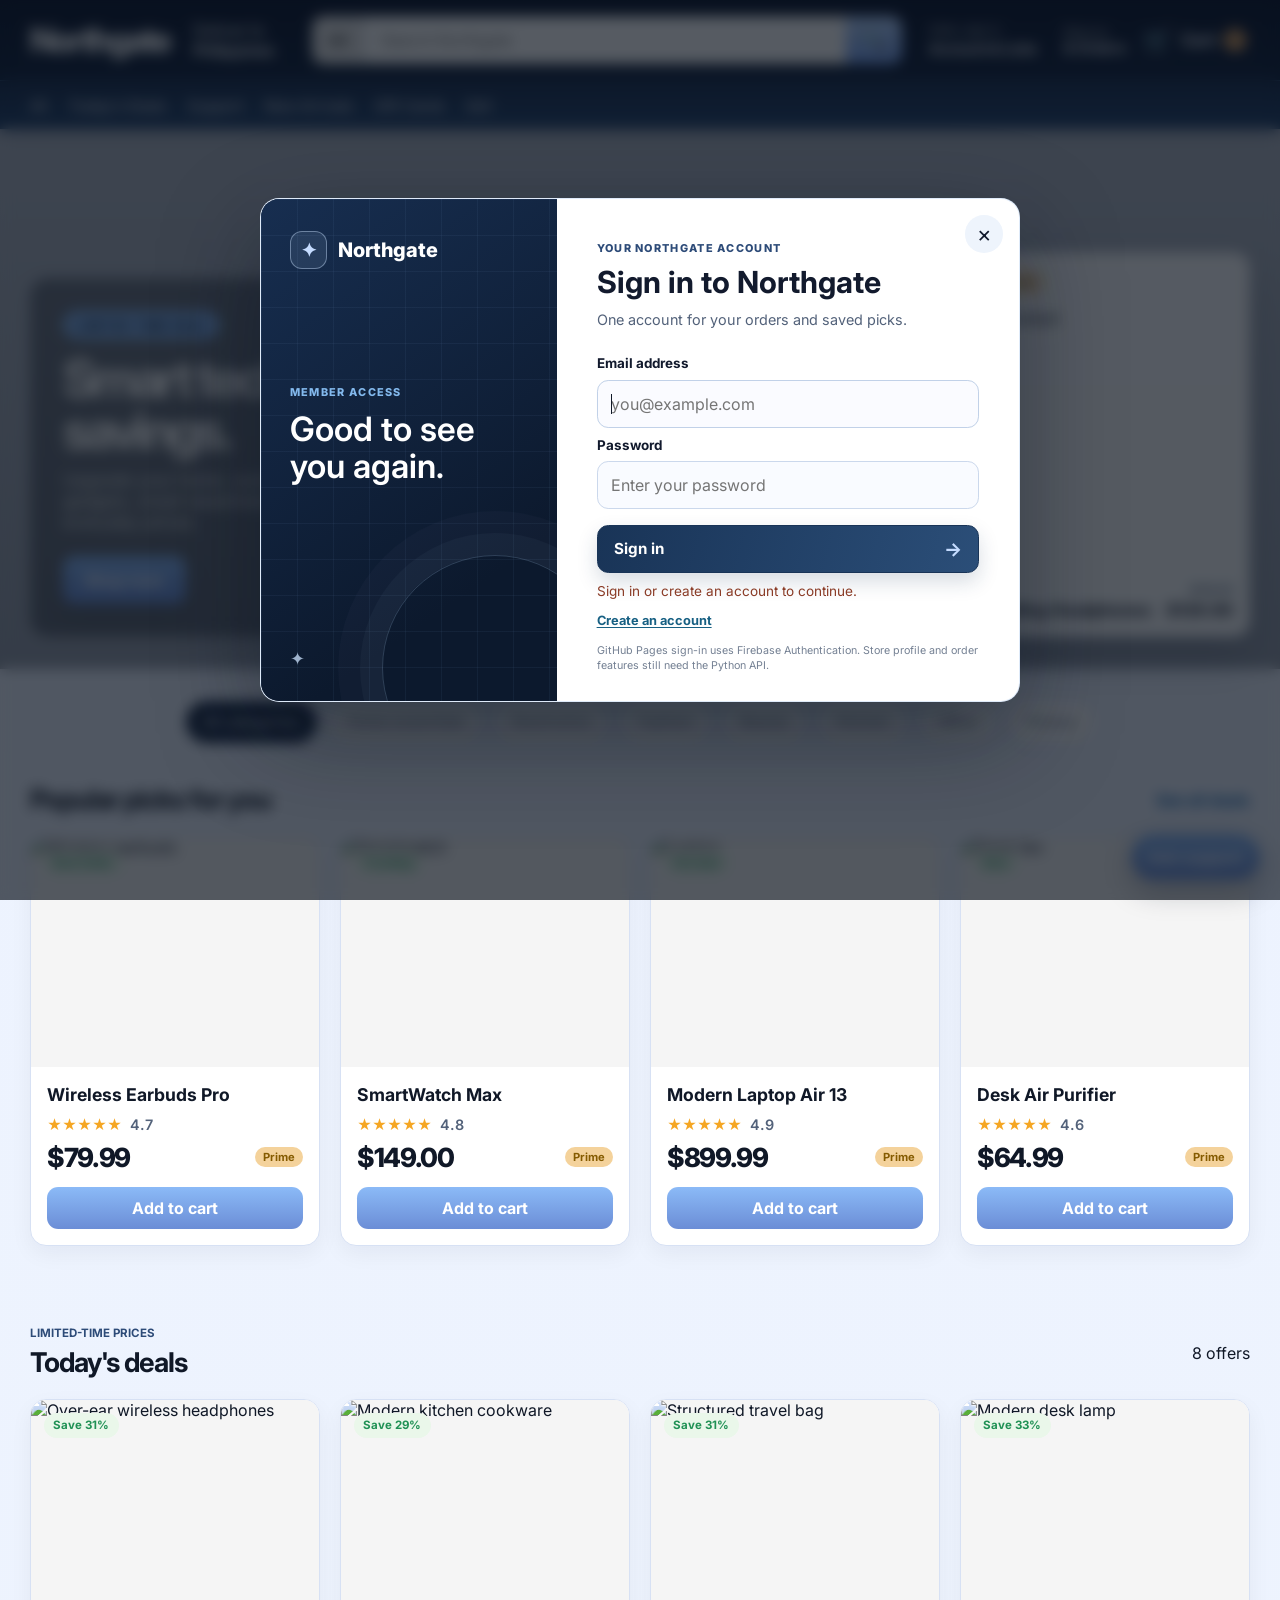
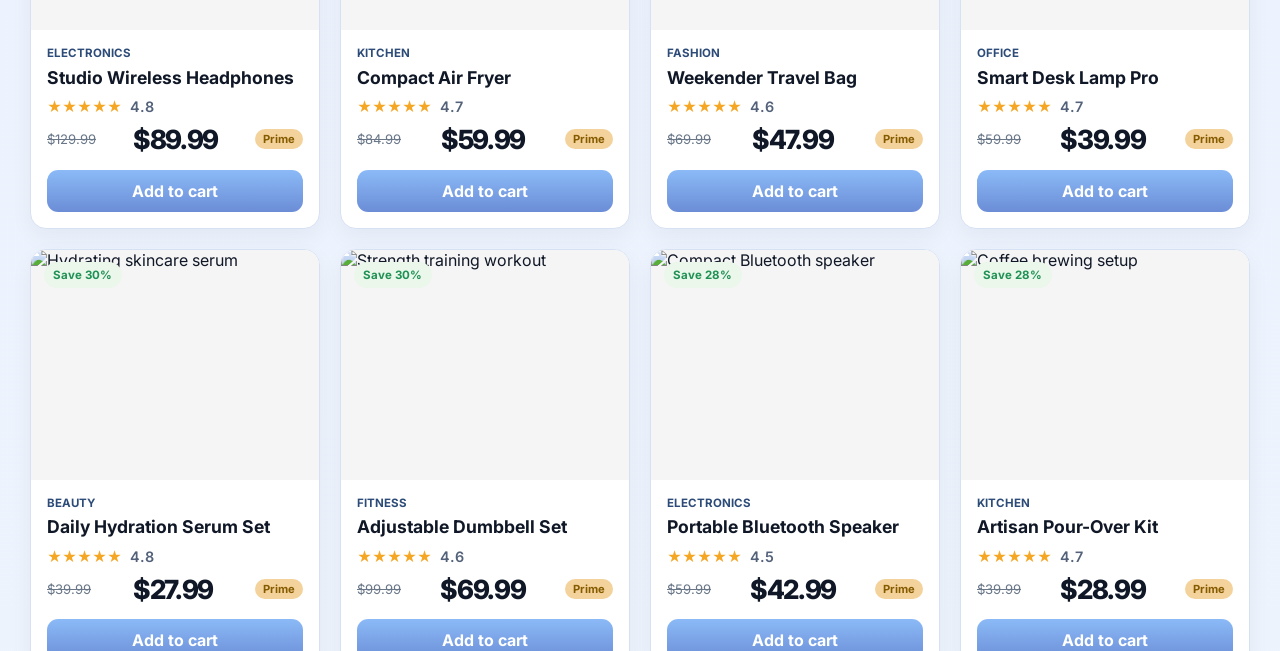
==== commit 7e7f0c86: "Add files via upload" ====
--- a/account.html
+++ b/account.html
@@ -206,6 +206,8 @@
       </main>
     </div>
 
-    <script src="script.js?v=4"></script>
+    <script src="firebase-config.js"></script>
+    <script type="module" src="firebase-auth.js"></script>
+    <script src="script.js?v=5"></script>
   </body>
 </html>
